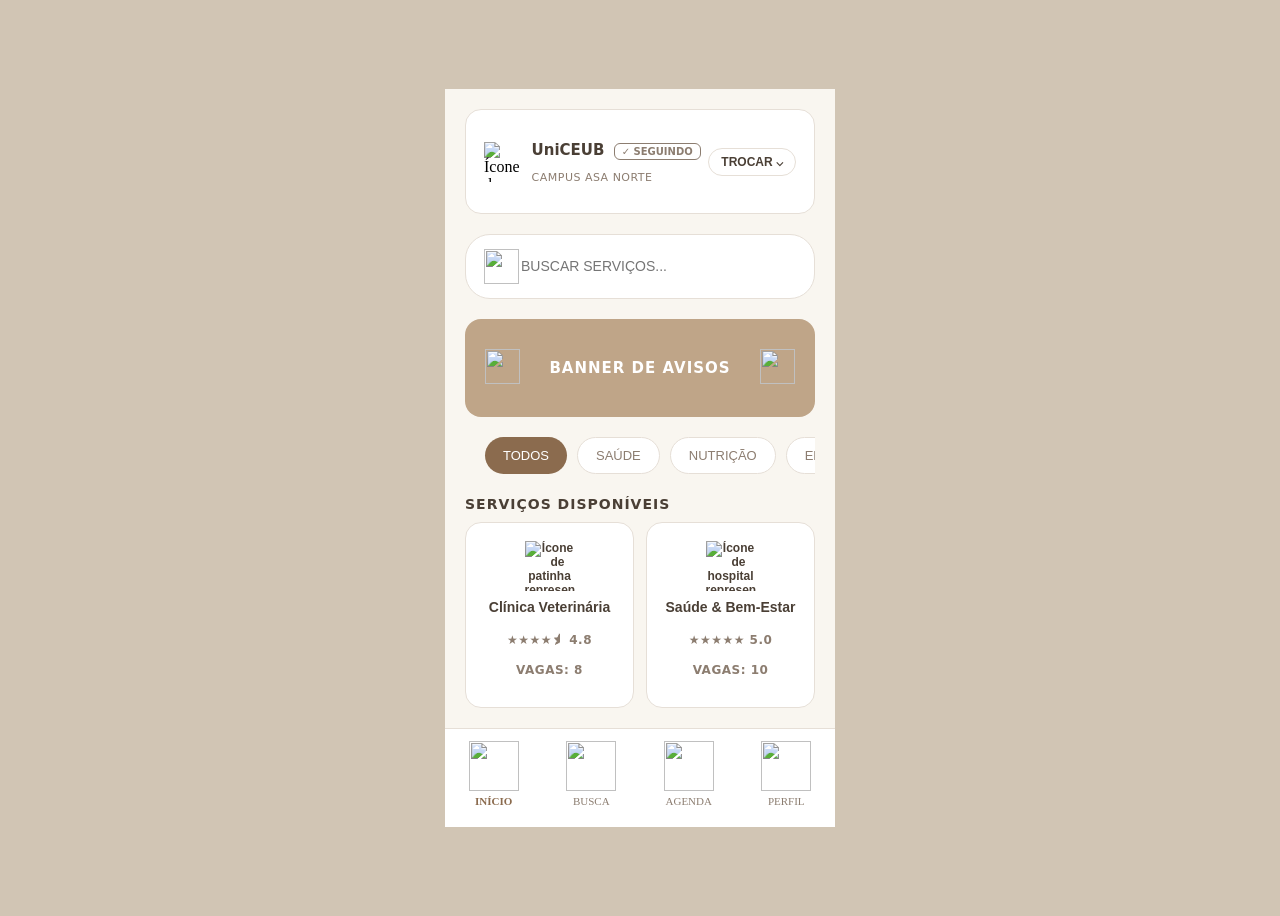
==== Avaliacao_2/Tela_Inicial.html @ 812e005f "Create Tela_Inicial.html" ====
<!DOCTYPE html>
<html lang="pt-BR">

<head>
    <meta charset="UTF-8">
    <meta name="viewport" content="width=device-width, initial-scale=1.0">
    <title>Página Inicial</title>
    <style>

        body {
            background-color: #D1C5B4;
            display: flex;
            justify-content: center;
            align-items: center;
            min-height: 100vh;
        }

        #celular {
            width: 390px;
            max-height: 100vh;
            background-color: #F9F6F0;
            overflow-y: auto;
            display: flex;
            flex-direction: column;
        }

        /* --- TEXTOS --- */
        h2 {
            font-size: 15px;
            color: #4A3F35;
            font-family: system-ui, sans-serif;
        }

        p {
            font-size: 11px;
            color: #8C7D70;
            font-family: system-ui, sans-serif;
            letter-spacing: 0.5px;
        }

        button {
            background: none;
            border: 1px solid #E6DFD7;
            padding: 6px 12px;
            border-radius: 20px;
            cursor: pointer;
            font-size: 12px;
            font-weight: bold;
            color: #4A3F35;
        }

        /* --- IMAGENS --- */
        .icone {
            width: 35px;
            height: 35px;
            object-fit: contain;
        }

        /* --- ACESSIBILIDADE --- */
        .sr-only {
            position: absolute;
            width: 1px;
            height: 1px;
            margin: -1px;
            overflow: hidden;
            clip: rect(0, 0, 0, 0);
        }

        /* --- CARD INSTITUIÇÃO --- */
        #card-instituicao {
            display: flex;
            align-items: center;
            justify-content: space-between;
            background: #FFFFFF;
            border: 1px solid #E6DFD7;
            border-radius: 16px;
            padding: 18px;
            margin: 20px;
            flex-shrink: 0;
        }

        #card-instituicao img {
            width: 40px;
            height: 40px;
            object-fit: contain;
        }

        .tag-seguindo {
            font-size: 10px;
            color: #8C7D70;
            border: 1px solid #8C7D70;
            padding: 2px 7px;
            border-radius: 6px;
            margin-left: 4px;
        }

        /* --- BARRA DE BUSCA --- */
        #barra-busca {
            display: flex;
            align-items: center;
            background: #FFFFFF;
            border: 1px solid #E6DFD7;
            border-radius: 25px;
            padding: 14px 18px;
            margin: 0px 20px 20px 20px;
            flex-shrink: 0;
        }

        #barra-busca input {
            border: none;
            outline: none;
            width: 100%;
            font-size: 14px;
            color: #4A3F35;
            background: transparent;
        }

        /* --- BANNER --- */
        #banner {
            display: flex;
            align-items: center;
            justify-content: space-between;
            background-color: #BFA588;
            border-radius: 16px;
            padding: 25px 20px;
            margin: 0px 20px 20px 20px;
            flex-shrink: 0;
        }

        .btn-seta {
            background: none;
            border: none;
            cursor: pointer;
            padding: 0;
        }

        #banner p {
            color: white;
            font-size: 15px;
            font-weight: 600;
            letter-spacing: 1px;
        }

        /* --- FILTROS --- */
        #filtros {
            display: flex;
            overflow-x: auto;
            gap: 10px;
            padding: 0px 20px 12px 20px;
            margin: 0px 20px 10px 20px;
            flex-shrink: 0;
        }

        #filtros::-webkit-scrollbar {
            height: 6px;
        }

        #filtros::-webkit-scrollbar-track {
            background: #F2EBE1;
            border-radius: 10px;
        }

        #filtros::-webkit-scrollbar-thumb {
            background: #D1C5B4;
            border-radius: 10px;
        }

        .filtro {
            background: #FFFFFF;
            border: 1px solid #E6DFD7;
            padding: 10px 18px;
            border-radius: 25px;
            white-space: nowrap;
            font-size: 13px;
            font-weight: 500;
            cursor: pointer;
            color: #8C7D70;
        }

        .filtro.ativo {
            background: #8B6B4E;
            color: white;
            border: none;
        }

        /* --- TÍTULO SERVIÇOS --- */
        #titulo-servicos {
            font-size: 14px;
            letter-spacing: 1px;
            text-transform: uppercase;
            font-weight: bold;
            margin: 0px 20px 10px 20px;
            flex-shrink: 0;
        }

        /* --- GRID DE SERVIÇOS --- */
        #servicos {
            display: grid;
            grid-template-columns: 1fr 1fr;
            gap: 12px;
            margin: 0px 20px 20px 20px;
            flex-shrink: 0;
        }

        .card-servico {
            display: flex;
            flex-direction: column;
            align-items: center;
            background: #FFFFFF;
            border: 1px solid #E6DFD7;
            border-radius: 16px;
            padding: 18px;
            cursor: pointer;
            transition: transform 0.2s;
        }

        .card-servico:active {
            transform: scale(0.95);
        }

        .card-servico h3 {
            font-size: 14px;
            color: #4A3F35;
            margin-top: 8px;
        }

        .card-servico p {
            font-size: 12px;
            color: #8C7D70;
            margin-top: 4px;
        }

        .card-servico .icone {
            width: 50px;
            height: 50px;
        }

        /* --- BARRA DE NAVEGAÇÃO --- */
        #barra-nav {
            position: sticky;
            bottom: 0;
            display: flex;
            justify-content: space-around;
            align-items: center;
            background: #FFFFFF;
            border-top: 1px solid #E6DFD7;
            padding: 12px 0px 20px 0px;
            margin-top: auto;
        }

        .nav-item {
            display: flex;
            flex-direction: column;
            align-items: center;
            text-decoration: none;
            color: #8C7D70;
            font-size: 11px;
            gap: 4px;
        }

        .nav-item.ativo {
            color: #8B6B4E;
            font-weight: bold;
        }

        .nav-item .icone {
            width: 50px;
            height: 50px;
        }

        .nav-item span {
            border: none;
            padding: 0;
            margin: 0;
            border-radius: 0;
            font-size: 11px;
            color: inherit;
        }

    </style>
</head>

<body>
    <div id="celular">

        <!-- Card da Instituição -->
        <div id="card-instituicao">
            <!-- imagem informativa: descreve o conteúdo -->
            <img src="capelo.png" alt="Ícone de capelo representando a instituição UniCEUB">
            <div>
                <h2>UniCEUB <span class="tag-seguindo">✓ SEGUINDO</span></h2>
                <p>CAMPUS ASA NORTE</p>
            </div>
            <button>TROCAR ⌵</button>
        </div>

        <!-- Barra de Busca -->
        <div id="barra-busca">
            <!-- decorativa: o label já descreve o campo, ícone não precisa de alt -->
            <img src="lupa.png" alt="" class="icone">
            <label for="campo-busca" class="sr-only">Buscar serviços</label>
            <input type="search" id="campo-busca" placeholder="BUSCAR SERVIÇOS...">
        </div>

        <!-- Banner -->
        <div id="banner">
            <!-- decorativas: a ação já está descrita no aria-label do botão -->
            <button class="btn-seta" aria-label="Aviso anterior">
                <img src="seta-esq.png" alt="" class="icone">
            </button>
            <p>BANNER DE AVISOS</p>
            <button class="btn-seta" aria-label="Próximo aviso">
                <img src="seta-dir.png" alt="" class="icone">
            </button>
        </div>

        <!-- Filtros -->
        <div id="filtros">
            <button class="filtro ativo">TODOS</button>
            <button class="filtro">SAÚDE</button>
            <button class="filtro">NUTRIÇÃO</button>
            <button class="filtro">EDUCAÇÃO</button>
            <button class="filtro">ESPORTES</button>
        </div>

        <!-- Título -->
        <h2 id="titulo-servicos">Serviços Disponíveis</h2>

        <!-- Cards de Serviço -->
        <div id="servicos">
            <button class="card-servico">
                <!-- informativa: descreve o serviço representado -->
                <img src="patinha.png" alt="Ícone de patinha representando a Clínica Veterinária" class="icone">
                <h3>Clínica Veterinária</h3>
                <p>★★★★⯨ 4.8</p>
                <p>VAGAS: 8</p>
            </button>
            <button class="card-servico">
                <!-- informativa: descreve o serviço representado -->
                <img src="hospital.png" alt="Ícone de hospital representando Saúde e Bem-Estar" class="icone">
                <h3>Saúde & Bem-Estar</h3>
                <p>★★★★★ 5.0</p>
                <p>VAGAS: 10</p>
            </button>
        </div>

        <!-- Barra de Navegação -->
        <footer id="barra-nav">
            <!-- decorativas: o texto do link já descreve o destino -->
            <a href="#" class="nav-item ativo">
                <img src="casa.png" alt="" class="icone">
                <span>INÍCIO</span>
            </a>
            <a href="#" class="nav-item">
                <img src="lupa.png" alt="" class="icone">
                <span>BUSCA</span>
            </a>
            <a href="#" class="nav-item">
                <img src="agenda.png" alt="" class="icone">
                <span>AGENDA</span>
            </a>
            <a href="#" class="nav-item">
                <img src="perfil.png" alt="" class="icone">
                <span>PERFIL</span>
            </a>
        </footer>

    </div>
</body>

</html>
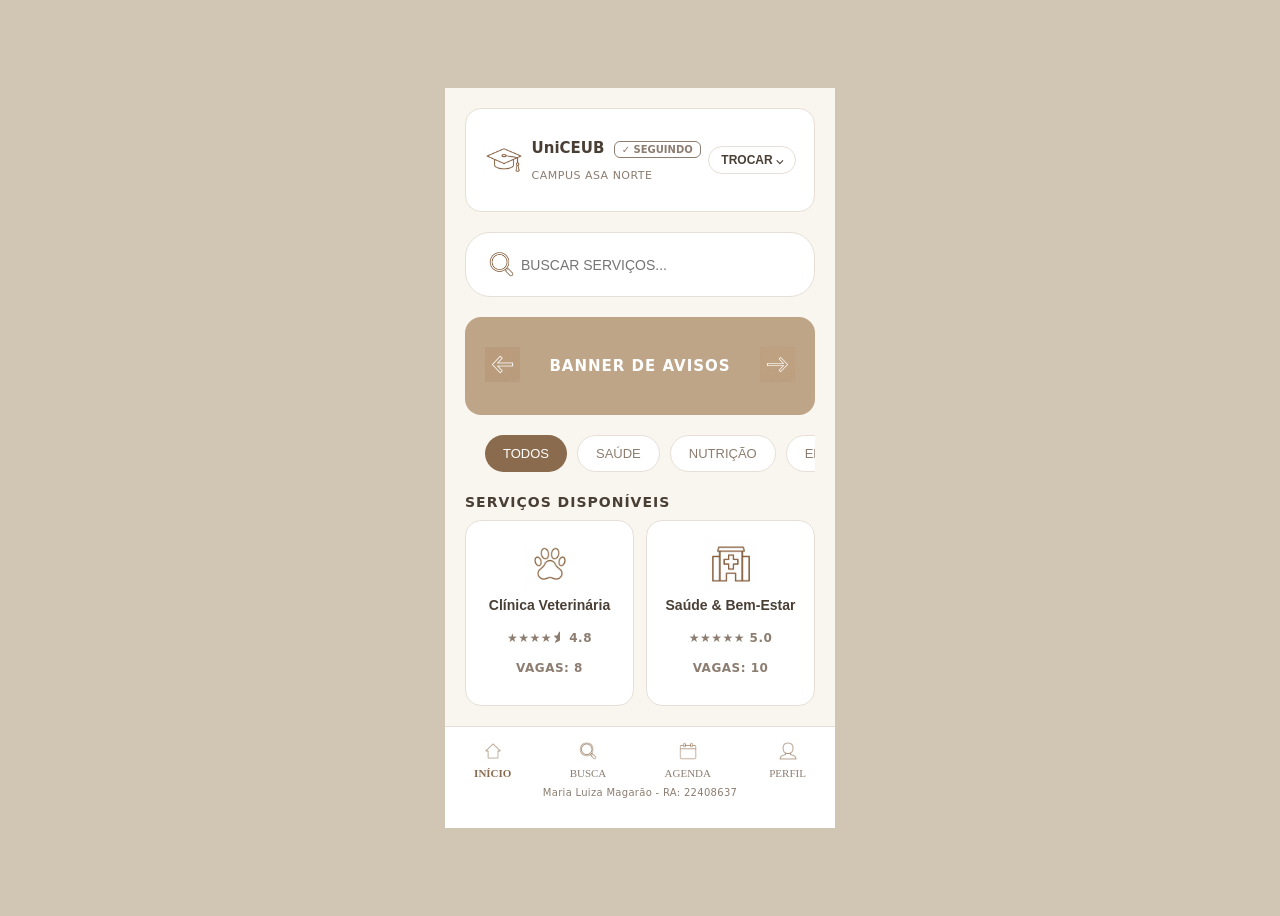
==== commit daef1230: "Tela_Inicial.html" ====
--- a/Avaliacao_2/Tela_Inicial.html
+++ b/Avaliacao_2/Tela_Inicial.html
@@ -151,19 +151,9 @@
             flex-shrink: 0;
         }
 
-        #filtros::-webkit-scrollbar {
-            height: 6px;
-        }
-
-        #filtros::-webkit-scrollbar-track {
-            background: #F2EBE1;
-            border-radius: 10px;
-        }
-
-        #filtros::-webkit-scrollbar-thumb {
-            background: #D1C5B4;
-            border-radius: 10px;
-        }
+        #filtros::-webkit-scrollbar { height: 6px; }
+        #filtros::-webkit-scrollbar-track { background: #F2EBE1; border-radius: 10px; }
+        #filtros::-webkit-scrollbar-thumb { background: #D1C5B4; border-radius: 10px; }
 
         .filtro {
             background: #FFFFFF;
@@ -214,9 +204,7 @@
             transition: transform 0.2s;
         }
 
-        .card-servico:active {
-            transform: scale(0.95);
-        }
+        .card-servico:active { transform: scale(0.95); }
 
         .card-servico h3 {
             font-size: 14px;
@@ -240,7 +228,7 @@
             position: sticky;
             bottom: 0;
             display: flex;
-            justify-content: space-around;
+            flex-direction: column;
             align-items: center;
             background: #FFFFFF;
             border-top: 1px solid #E6DFD7;
@@ -248,6 +236,12 @@
             margin-top: auto;
         }
 
+        #nav-links {
+            display: flex;
+            justify-content: space-around;
+            width: 100%;
+        }
+
         .nav-item {
             display: flex;
             flex-direction: column;
@@ -264,8 +258,8 @@
         }
 
         .nav-item .icone {
-            width: 50px;
-            height: 50px;
+            width: 24px;
+            height: 24px;
         }
 
         .nav-item span {
@@ -277,6 +271,15 @@
             color: inherit;
         }
 
+        /* --- AUTORA --- */
+        #autora {
+            font-size: 10px;
+            color: #8C7D70;
+            text-align: center;
+            margin-top: 8px;
+            letter-spacing: 0.3px;
+        }
+
     </style>
 </head>
 
@@ -285,7 +288,6 @@
 
         <!-- Card da Instituição -->
         <div id="card-instituicao">
-            <!-- imagem informativa: descreve o conteúdo -->
             <img src="capelo.png" alt="Ícone de capelo representando a instituição UniCEUB">
             <div>
                 <h2>UniCEUB <span class="tag-seguindo">✓ SEGUINDO</span></h2>
@@ -296,7 +298,6 @@
 
         <!-- Barra de Busca -->
         <div id="barra-busca">
-            <!-- decorativa: o label já descreve o campo, ícone não precisa de alt -->
             <img src="lupa.png" alt="" class="icone">
             <label for="campo-busca" class="sr-only">Buscar serviços</label>
             <input type="search" id="campo-busca" placeholder="BUSCAR SERVIÇOS...">
@@ -304,7 +305,6 @@
 
         <!-- Banner -->
         <div id="banner">
-            <!-- decorativas: a ação já está descrita no aria-label do botão -->
             <button class="btn-seta" aria-label="Aviso anterior">
                 <img src="seta-esq.png" alt="" class="icone">
             </button>
@@ -329,14 +329,12 @@
         <!-- Cards de Serviço -->
         <div id="servicos">
             <button class="card-servico">
-                <!-- informativa: descreve o serviço representado -->
                 <img src="patinha.png" alt="Ícone de patinha representando a Clínica Veterinária" class="icone">
                 <h3>Clínica Veterinária</h3>
                 <p>★★★★⯨ 4.8</p>
                 <p>VAGAS: 8</p>
             </button>
             <button class="card-servico">
-                <!-- informativa: descreve o serviço representado -->
                 <img src="hospital.png" alt="Ícone de hospital representando Saúde e Bem-Estar" class="icone">
                 <h3>Saúde & Bem-Estar</h3>
                 <p>★★★★★ 5.0</p>
@@ -346,23 +344,25 @@
 
         <!-- Barra de Navegação -->
         <footer id="barra-nav">
-            <!-- decorativas: o texto do link já descreve o destino -->
-            <a href="#" class="nav-item ativo">
-                <img src="casa.png" alt="" class="icone">
-                <span>INÍCIO</span>
-            </a>
-            <a href="#" class="nav-item">
-                <img src="lupa.png" alt="" class="icone">
-                <span>BUSCA</span>
-            </a>
-            <a href="#" class="nav-item">
-                <img src="agenda.png" alt="" class="icone">
-                <span>AGENDA</span>
-            </a>
-            <a href="#" class="nav-item">
-                <img src="perfil.png" alt="" class="icone">
-                <span>PERFIL</span>
-            </a>
+            <div id="nav-links">
+                <a href="#" class="nav-item ativo">
+                    <img src="casa.png" alt="" class="icone">
+                    <span>INÍCIO</span>
+                </a>
+                <a href="#" class="nav-item">
+                    <img src="lupa.png" alt="" class="icone">
+                    <span>BUSCA</span>
+                </a>
+                <a href="#" class="nav-item">
+                    <img src="agenda.png" alt="" class="icone">
+                    <span>AGENDA</span>
+                </a>
+                <a href="#" class="nav-item">
+                    <img src="perfil.png" alt="" class="icone">
+                    <span>PERFIL</span>
+                </a>
+            </div>
+            <p id="autora">Maria Luiza Magarão - RA: 22408637</p>
         </footer>
 
     </div>
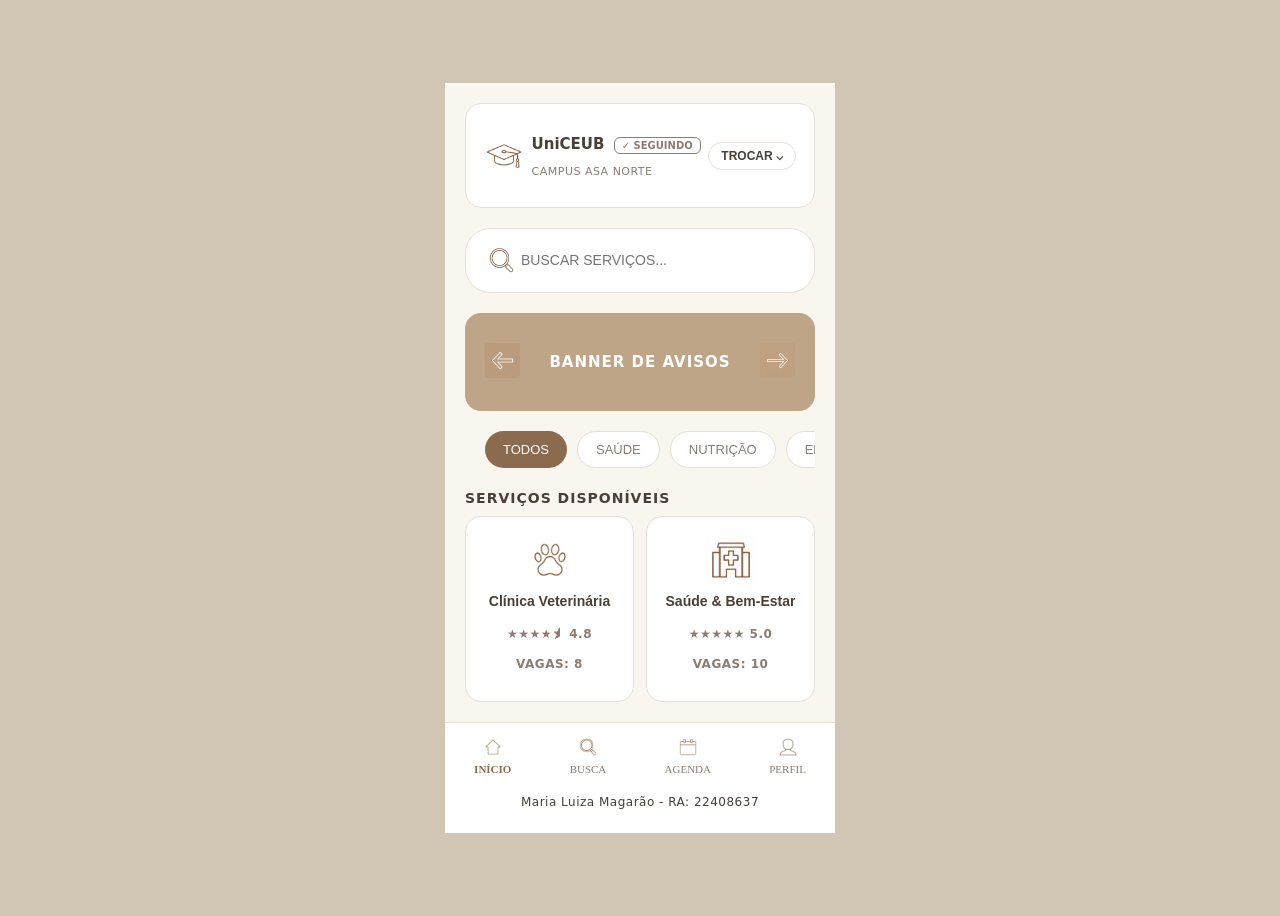
==== commit 6203e887: "Tela_Inicial.html" ====
--- a/Avaliacao_2/Tela_Inicial.html
+++ b/Avaliacao_2/Tela_Inicial.html
@@ -224,22 +224,30 @@
         }
 
         /* --- BARRA DE NAVEGAÇÃO --- */
-        #barra-nav {
-            position: sticky;
-            bottom: 0;
-            display: flex;
-            flex-direction: column;
-            align-items: center;
-            background: #FFFFFF;
-            border-top: 1px solid #E6DFD7;
-            padding: 12px 0px 20px 0px;
-            margin-top: auto;
-        }
-
-        #nav-links {
-            display: flex;
-            justify-content: space-around;
-            width: 100%;
+       #barra-nav {
+    position: sticky;
+    bottom: 0;
+    display: flex;
+    flex-direction: column;
+    align-items: center;
+    background: #FFFFFF;
+    border-top: 1px solid #E6DFD7;
+    padding: 12px 0px 12px 0px;
+    margin-top: auto;
+    gap: 8px;
+}
+
+    #nav-links {
+        display: flex;
+        justify-content: space-around;
+        width: 100%;
+    }
+
+        #autora {
+            font-size: 12px;
+            color: #4A3F35;
+            font-weight: 500;
+            text-align: center;
         }
 
         .nav-item {
@@ -270,16 +278,6 @@
             font-size: 11px;
             color: inherit;
         }
-
-        /* --- AUTORA --- */
-        #autora {
-            font-size: 10px;
-            color: #8C7D70;
-            text-align: center;
-            margin-top: 8px;
-            letter-spacing: 0.3px;
-        }
-
     </style>
 </head>
 
@@ -343,27 +341,27 @@
         </div>
 
         <!-- Barra de Navegação -->
-        <footer id="barra-nav">
-            <div id="nav-links">
-                <a href="#" class="nav-item ativo">
-                    <img src="casa.png" alt="" class="icone">
-                    <span>INÍCIO</span>
-                </a>
-                <a href="#" class="nav-item">
-                    <img src="lupa.png" alt="" class="icone">
-                    <span>BUSCA</span>
-                </a>
-                <a href="#" class="nav-item">
-                    <img src="agenda.png" alt="" class="icone">
-                    <span>AGENDA</span>
-                </a>
-                <a href="#" class="nav-item">
-                    <img src="perfil.png" alt="" class="icone">
-                    <span>PERFIL</span>
-                </a>
-            </div>
-            <p id="autora">Maria Luiza Magarão - RA: 22408637</p>
-        </footer>
+            <footer id="barra-nav">
+        <div id="nav-links">
+            <a href="#" class="nav-item ativo">
+                <img src="casa.png" alt="" class="icone">
+                <span>INÍCIO</span>
+            </a>
+            <a href="#" class="nav-item">
+                <img src="lupa.png" alt="" class="icone">
+                <span>BUSCA</span>
+            </a>
+            <a href="#" class="nav-item">
+                <img src="agenda.png" alt="" class="icone">
+                <span>AGENDA</span>
+            </a>
+            <a href="#" class="nav-item">
+                <img src="perfil.png" alt="" class="icone">
+                <span>PERFIL</span>
+            </a>
+        </div>
+        <p id="autora">Maria Luiza Magarão - RA: 22408637</p>
+    </footer>
 
     </div>
 </body>
